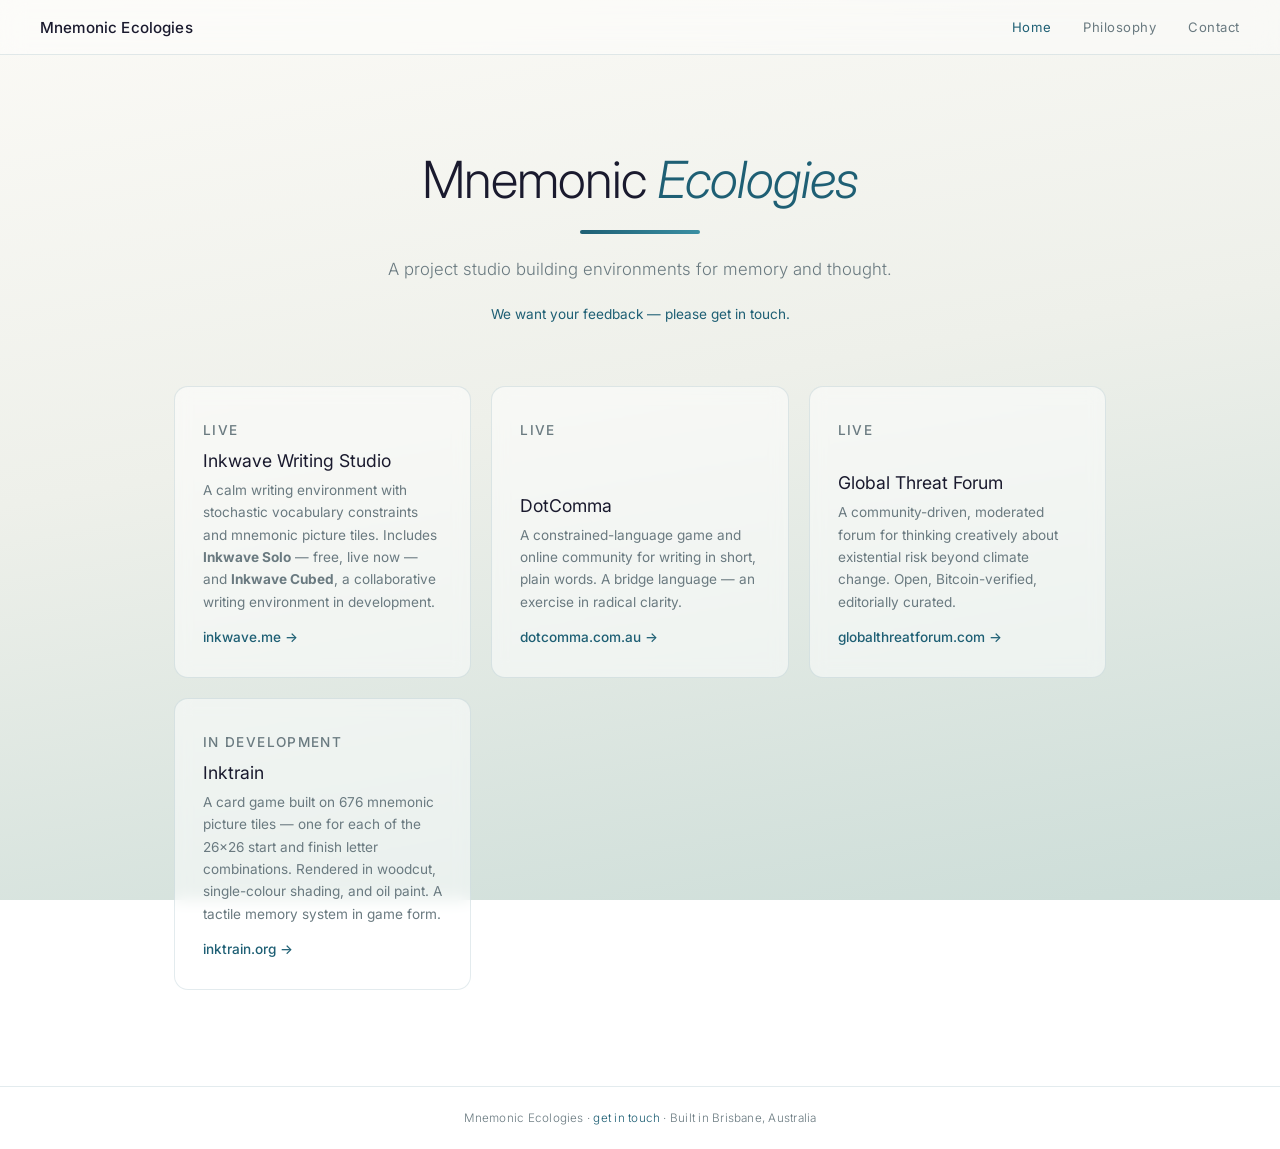
==== index.html @ 4f1f9392 "feat: initial Mnemonic Ecologies landing site Three-page static site for mnemonicecologies.com. Proj" ====
<!DOCTYPE html>
<html lang="en">
<head>
  <meta charset="UTF-8" />
  <meta name="viewport" content="width=device-width, initial-scale=1.0" />

  <title>Mnemonic Ecologies — Environments for Memory and Thought</title>
  <meta name="description" content="Mnemonic Ecologies builds technological environments that shape how we think and learn through mnemonics and memory. Projects include Inkwave, DotComma, Global Threat Forum, and Inktrain." />

  <link rel="canonical" href="https://mnemonicecologies.com/" />

  <meta property="og:type" content="website" />
  <meta property="og:url" content="https://mnemonicecologies.com/" />
  <meta property="og:title" content="Mnemonic Ecologies — Environments for Memory and Thought" />
  <meta property="og:description" content="Technological environments that shape how we think and learn through mnemonics and memory." />
  <meta property="og:image" content="https://mnemonicecologies.com/og-image.png" />
  <meta property="og:locale" content="en" />
  <meta property="og:site_name" content="Mnemonic Ecologies" />

  <meta name="twitter:card" content="summary_large_image" />
  <meta name="twitter:title" content="Mnemonic Ecologies — Environments for Memory and Thought" />
  <meta name="twitter:description" content="Technological environments that shape how we think and learn through mnemonics and memory." />
  <meta name="twitter:image" content="https://mnemonicecologies.com/og-image.png" />

  <link rel="stylesheet" href="/style.css" />

  <script type="application/ld+json">
  {
    "@context": "https://schema.org",
    "@type": "Organization",
    "name": "Mnemonic Ecologies",
    "url": "https://mnemonicecologies.com",
    "description": "A project studio building mnemonic environments — technological environments that shape how we think and learn through mnemonics and memory.",
    "sameAs": ["https://inkwave.me", "https://dotcomma.com.au", "https://globalthreatforum.com"]
  }
  </script>
</head>
<body>

  <a href="#main" class="skip-link">Skip to content</a>

  <nav aria-label="Main navigation">
    <a href="/" class="nav-logo" aria-label="Mnemonic Ecologies home">Mnemonic Ecologies</a>
    <div class="nav-links">
      <a href="/" class="active" aria-current="page">Home</a>
      <a href="/philosophy">Philosophy</a>
      <a href="/contact">Contact</a>
    </div>
  </nav>

  <main id="main">
    <section class="hero" aria-labelledby="hero-heading">
      <p class="hero-wordmark">Mnemonic <em>Ecologies</em></p>
      <div class="hero-bar" aria-hidden="true"></div>
      <p class="tagline">A project studio building environments for memory and thought.</p>
      <p class="feedback-note">We want your feedback — please get in touch.</p>
    </section>

    <section class="projects" aria-labelledby="projects-heading">
      <h2 id="projects-heading" class="sr-only">Projects</h2>

      <article class="project">
        <p class="project-label">Live</p>
        <h3>Inkwave Writing Studio</h3>
        <p>A calm writing environment with stochastic vocabulary constraints and mnemonic picture tiles. Includes <strong>Inkwave Solo</strong> — free, live now — and <strong>Inkwave Cubed</strong>, a collaborative writing environment in development.</p>
        <a href="https://inkwave.me" class="project-link" rel="noopener noreferrer" target="_blank">inkwave.me →</a>
      </article>

      <article class="project">
        <p class="project-label">Live</p>
        <h3>DotComma</h3>
        <p>A constrained-language game and online community for writing in short, plain words. A bridge language — an exercise in radical clarity.</p>
        <a href="https://dotcomma.com.au" class="project-link" rel="noopener noreferrer" target="_blank">dotcomma.com.au →</a>
      </article>

      <article class="project">
        <p class="project-label">Live</p>
        <h3>Global Threat Forum</h3>
        <p>A community-driven, moderated forum for thinking creatively about existential risk beyond climate change. Open, Bitcoin-verified, editorially curated.</p>
        <a href="https://globalthreatforum.com" class="project-link" rel="noopener noreferrer" target="_blank">globalthreatforum.com →</a>
      </article>

      <article class="project">
        <p class="project-label">In development</p>
        <h3>Inktrain</h3>
        <p>A card game built on 676 mnemonic picture tiles — one for each of the 26×26 start and finish letter combinations. Rendered in woodcut, single-colour shading, and oil paint. A tactile memory system in game form.</p>
        <a href="https://inktrain.org" class="project-link" rel="noopener noreferrer" target="_blank">inktrain.org →</a>
      </article>

    </section>
  </main>

  <footer>
    <p>Mnemonic Ecologies &middot; <a href="/contact">get in touch</a> &middot; Built in Brisbane, Australia</p>
  </footer>

</body>
</html>
---- style.css ----
@import url('https://fonts.googleapis.com/css2?family=Inter:wght@300;400;500&display=swap');

*, *::before, *::after { box-sizing: border-box; margin: 0; padding: 0; }

:root {
  --ink:    #1a1a2e;
  --accent: #1e5f74;
  --light:  #3a8fa3;
  --muted:  #6a7a80;
  --bg:     linear-gradient(170deg, #fbfaf6 0%, #eef0ea 45%, #ccddd8 100%);
  --card:   rgba(255,255,255,0.5);
  --border: rgba(30,95,116,0.12);
}

html { scroll-behavior: smooth; }

body {
  font-family: 'Inter', system-ui, sans-serif;
  background: var(--bg);
  background-attachment: fixed;
  color: var(--ink);
  min-height: 100vh;
  display: flex;
  flex-direction: column;
  -webkit-font-smoothing: antialiased;
}

/* ── Accessibility ── */
.skip-link {
  position: absolute; left: -9999px; top: auto; width: 1px; height: 1px; overflow: hidden;
}
.skip-link:focus {
  position: static; width: auto; height: auto;
  padding: 0.5rem 1rem; background: var(--accent); color: #fff; z-index: 100;
}
.sr-only {
  position: absolute; width: 1px; height: 1px; padding: 0;
  margin: -1px; overflow: hidden; clip: rect(0,0,0,0); border: 0;
}

/* ── Nav ── */
nav {
  display: flex;
  align-items: center;
  justify-content: space-between;
  padding: 1.1rem 2.5rem;
  background: rgba(255,255,255,0.4);
  backdrop-filter: blur(12px);
  border-bottom: 1px solid var(--border);
  position: sticky;
  top: 0;
  z-index: 10;
}

.nav-logo {
  font-size: 0.95rem;
  font-weight: 500;
  color: var(--ink);
  text-decoration: none;
  letter-spacing: 0.01em;
}

.nav-links { display: flex; gap: 2rem; }

.nav-links a {
  font-size: 0.82rem;
  font-weight: 400;
  color: var(--muted);
  text-decoration: none;
  letter-spacing: 0.04em;
  transition: color 0.15s;
}
.nav-links a:hover,
.nav-links a.active { color: var(--accent); }

/* ── Main ── */
main { flex: 1; }

/* ── Hero ── */
.hero {
  display: flex;
  flex-direction: column;
  align-items: center;
  text-align: center;
  padding: 6rem 1.5rem 4rem;
  gap: 1.2rem;
}

.hero-wordmark {
  font-size: clamp(2rem, 5vw, 3.2rem);
  font-weight: 300;
  color: var(--ink);
  letter-spacing: -0.02em;
  line-height: 1.1;
  white-space: nowrap;
}

.hero-wordmark em {
  font-style: italic;
  color: var(--accent);
}

.hero-bar {
  width: 120px;
  height: 4px;
  border-radius: 2px;
  background: linear-gradient(90deg, var(--accent), var(--light));
  margin: 0.2rem 0;
}

.tagline {
  font-size: clamp(0.9rem, 1.8vw, 1.05rem);
  color: var(--muted);
  font-weight: 300;
  max-width: 560px;
  line-height: 1.65;
}

.feedback-note {
  font-size: 0.85rem;
  color: var(--accent);
  font-weight: 400;
  margin-top: 0.2rem;
}

/* ── CTA ── */
.cta {
  display: inline-block;
  padding: 0.7rem 2rem;
  background: var(--accent);
  color: #fff !important;
  -webkit-text-fill-color: #fff;
  text-decoration: none;
  border-radius: 6px;
  font-size: 0.9rem;
  font-family: inherit;
  font-weight: 400;
  border: none;
  cursor: pointer;
  transition: background 0.15s, box-shadow 0.15s;
  box-shadow: 0 2px 12px rgba(30,95,116,0.25);
}
.cta:hover {
  background: #2a7a94;
  box-shadow: 0 4px 20px rgba(30,95,116,0.35);
}

/* ── Projects grid ── */
.projects {
  display: grid;
  grid-template-columns: repeat(auto-fit, minmax(260px, 1fr));
  gap: 1.25rem;
  max-width: 980px;
  margin: 0 auto;
  padding: 0 1.5rem 6rem;
}

.project {
  background: var(--card);
  border: 1px solid var(--border);
  border-radius: 14px;
  padding: 2rem 1.75rem;
  backdrop-filter: blur(8px);
  transition: box-shadow 0.2s;
  display: flex;
  flex-direction: column;
  gap: 0.5rem;
}
.project:hover {
  box-shadow: 0 4px 24px rgba(30,95,116,0.12);
}

.project-label {
  font-size: 0.7rem;
  font-weight: 500;
  letter-spacing: 0.1em;
  color: var(--light);
  text-transform: uppercase;
}

.project h3 {
  font-size: 1.1rem;
  font-weight: 400;
  color: var(--ink);
}

.project p {
  font-size: 0.85rem;
  color: var(--muted);
  line-height: 1.65;
  flex: 1;
}

.project-link {
  display: inline-block;
  margin-top: 0.5rem;
  font-size: 0.85rem;
  color: var(--accent);
  text-decoration: none;
  font-weight: 500;
}
.project-link:hover { text-decoration: underline; }

.project-dev {
  font-size: 0.72rem;
  color: var(--muted);
  font-style: italic;
  margin-top: 0.5rem;
}

/* ── Prose pages ── */
.prose-page {
  max-width: 600px;
  margin: 0 auto;
  padding: 5rem 1.5rem 6rem;
}

.prose-page h1 {
  font-size: clamp(1.8rem, 5vw, 2.6rem);
  font-weight: 300;
  color: var(--ink);
  letter-spacing: -0.02em;
  margin-bottom: 0.5rem;
}

.prose-page .page-bar {
  width: 180px;
  height: 3px;
  background: linear-gradient(90deg, var(--accent), var(--light));
  border-radius: 2px;
  margin-bottom: 2rem;
}

.prose-page .lead {
  font-size: 1.05rem;
  color: var(--muted);
  font-weight: 300;
  margin-bottom: 2.5rem;
  line-height: 1.65;
}

.prose-page h2 {
  font-size: 0.78rem;
  font-weight: 500;
  color: var(--accent);
  letter-spacing: 0.08em;
  text-transform: uppercase;
  margin: 2.2rem 0 0.6rem;
}

.prose-page p {
  font-size: 0.95rem;
  color: #4a5560;
  line-height: 1.8;
  margin-bottom: 0.75rem;
  font-weight: 300;
}

.prose-page a { color: var(--accent); }
.prose-page a:hover { text-decoration: underline; }

.cta-block { margin-top: 2.5rem; }

/* ── Contact page ── */
.contact-form {
  display: flex;
  flex-direction: column;
  gap: 1.1rem;
  margin-bottom: 1.5rem;
}

.contact-form label {
  display: flex;
  flex-direction: column;
  gap: 0.35rem;
  font-size: 0.75rem;
  font-weight: 500;
  color: var(--muted);
  letter-spacing: 0.06em;
  text-transform: uppercase;
}

.contact-form input,
.contact-form textarea {
  background: rgba(255,255,255,0.7);
  border: 1px solid var(--border);
  border-radius: 8px;
  padding: 0.7rem 1rem;
  color: var(--ink);
  font-family: inherit;
  font-size: 0.92rem;
  font-weight: 300;
  outline: none;
  resize: vertical;
  transition: border-color 0.15s, box-shadow 0.15s;
}
.contact-form input:focus,
.contact-form textarea:focus {
  border-color: var(--accent);
  box-shadow: 0 0 0 3px rgba(30,95,116,0.08);
}

.contact-alt {
  font-size: 0.8rem;
  color: var(--muted);
  margin-top: 1.5rem;
  font-weight: 300;
}
.contact-alt a { color: var(--accent); }

/* ── Footer ── */
footer {
  text-align: center;
  padding: 1.5rem;
  font-size: 0.73rem;
  color: var(--muted);
  border-top: 1px solid var(--border);
  background: rgba(255,255,255,0.25);
  font-weight: 300;
  letter-spacing: 0.02em;
}
footer a { color: var(--accent); text-decoration: none; }
footer a:hover { text-decoration: underline; }

/* ── Responsive ── */
@media (max-width: 520px) {
  nav { padding: 1rem 1.25rem; }
  .nav-links { gap: 1.2rem; }
  .hero { padding: 4rem 1rem 3rem; }
  .hero-wordmark { white-space: normal; }
  .prose-page { padding: 3.5rem 1.25rem 4rem; }
}
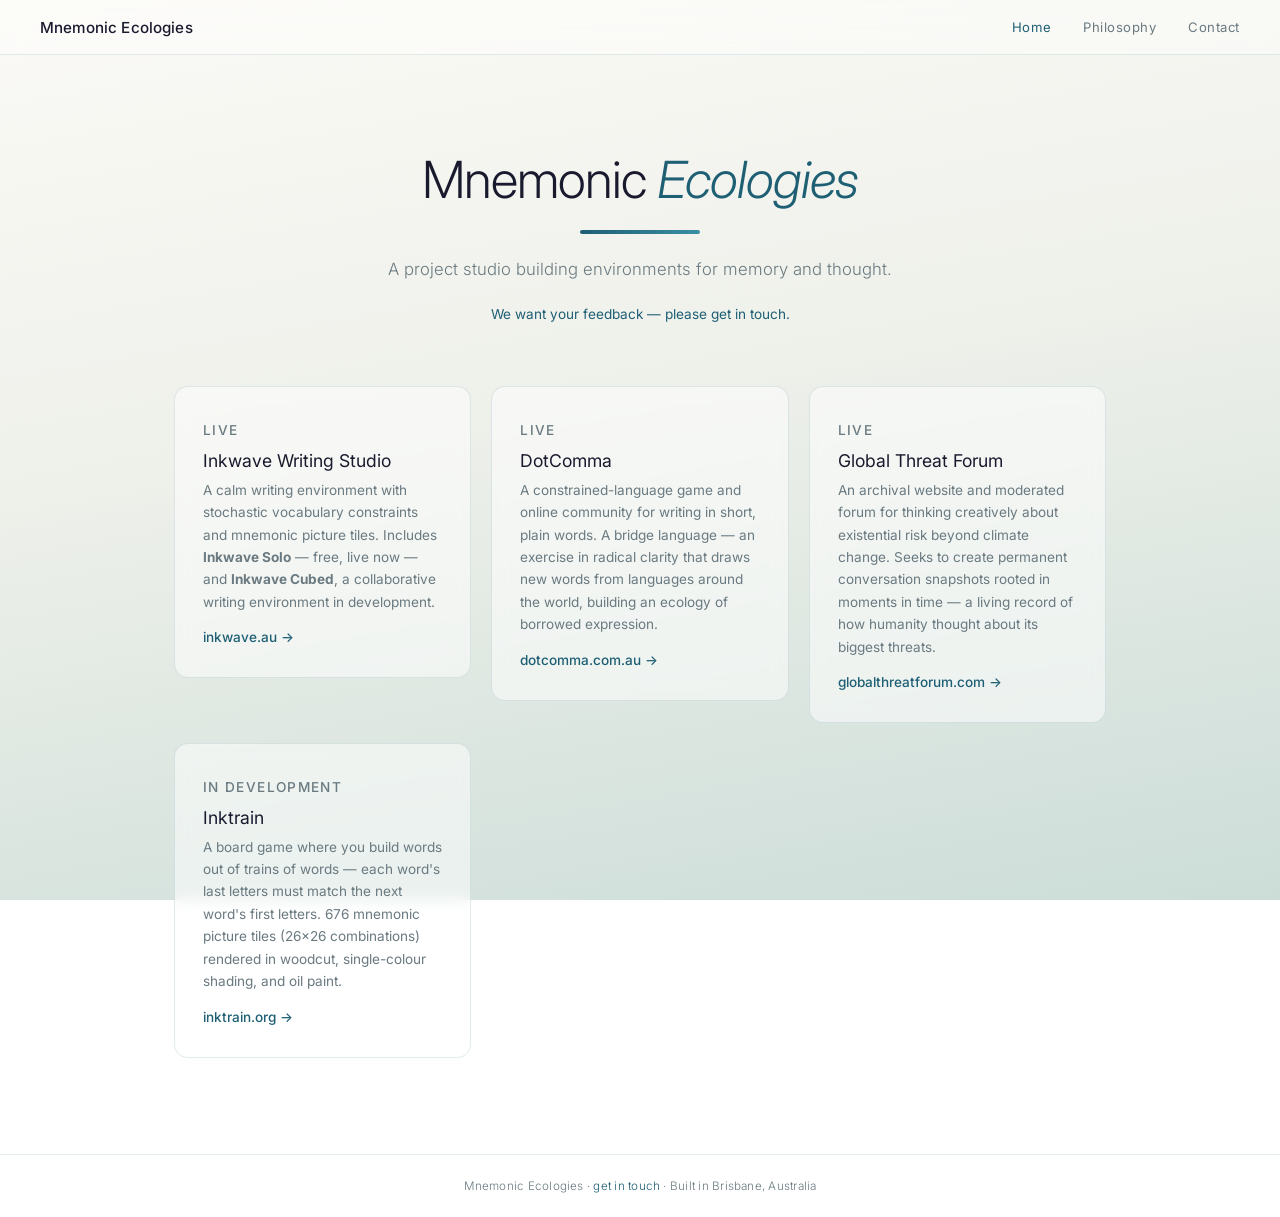
==== commit 18345afb: "fix: card spacing, copy updates for all 4 projects, inkwave.au URL - align-items: start on grid to p" ====
--- a/index.html
+++ b/index.html
@@ -7,20 +7,20 @@
   <title>Mnemonic Ecologies — Environments for Memory and Thought</title>
   <meta name="description" content="Mnemonic Ecologies builds technological environments that shape how we think and learn through mnemonics and memory. Projects include Inkwave, DotComma, Global Threat Forum, and Inktrain." />
 
-  <link rel="canonical" href="https://mnemonicecologies.com/" />
+  <link rel="canonical" href="https://mnemonicecologies.me/" />
 
   <meta property="og:type" content="website" />
-  <meta property="og:url" content="https://mnemonicecologies.com/" />
+  <meta property="og:url" content="https://mnemonicecologies.me/" />
   <meta property="og:title" content="Mnemonic Ecologies — Environments for Memory and Thought" />
   <meta property="og:description" content="Technological environments that shape how we think and learn through mnemonics and memory." />
-  <meta property="og:image" content="https://mnemonicecologies.com/og-image.png" />
+  <meta property="og:image" content="https://mnemonicecologies.me/og-image.png" />
   <meta property="og:locale" content="en" />
   <meta property="og:site_name" content="Mnemonic Ecologies" />
 
   <meta name="twitter:card" content="summary_large_image" />
   <meta name="twitter:title" content="Mnemonic Ecologies — Environments for Memory and Thought" />
   <meta name="twitter:description" content="Technological environments that shape how we think and learn through mnemonics and memory." />
-  <meta name="twitter:image" content="https://mnemonicecologies.com/og-image.png" />
+  <meta name="twitter:image" content="https://mnemonicecologies.me/og-image.png" />
 
   <link rel="stylesheet" href="/style.css" />
 
@@ -29,7 +29,7 @@
     "@context": "https://schema.org",
     "@type": "Organization",
     "name": "Mnemonic Ecologies",
-    "url": "https://mnemonicecologies.com",
+    "url": "https://mnemonicecologies.me",
     "description": "A project studio building mnemonic environments — technological environments that shape how we think and learn through mnemonics and memory.",
     "sameAs": ["https://inkwave.me", "https://dotcomma.com.au", "https://globalthreatforum.com"]
   }
@@ -63,27 +63,27 @@
         <p class="project-label">Live</p>
         <h3>Inkwave Writing Studio</h3>
         <p>A calm writing environment with stochastic vocabulary constraints and mnemonic picture tiles. Includes <strong>Inkwave Solo</strong> — free, live now — and <strong>Inkwave Cubed</strong>, a collaborative writing environment in development.</p>
-        <a href="https://inkwave.me" class="project-link" rel="noopener noreferrer" target="_blank">inkwave.me →</a>
+        <a href="https://inkwave.au" class="project-link" rel="noopener noreferrer" target="_blank">inkwave.au →</a>
       </article>
 
       <article class="project">
         <p class="project-label">Live</p>
         <h3>DotComma</h3>
-        <p>A constrained-language game and online community for writing in short, plain words. A bridge language — an exercise in radical clarity.</p>
+        <p>A constrained-language game and online community for writing in short, plain words. A bridge language — an exercise in radical clarity that draws new words from languages around the world, building an ecology of borrowed expression.</p>
         <a href="https://dotcomma.com.au" class="project-link" rel="noopener noreferrer" target="_blank">dotcomma.com.au →</a>
       </article>
 
       <article class="project">
         <p class="project-label">Live</p>
         <h3>Global Threat Forum</h3>
-        <p>A community-driven, moderated forum for thinking creatively about existential risk beyond climate change. Open, Bitcoin-verified, editorially curated.</p>
+        <p>An archival website and moderated forum for thinking creatively about existential risk beyond climate change. Seeks to create permanent conversation snapshots rooted in moments in time — a living record of how humanity thought about its biggest threats.</p>
         <a href="https://globalthreatforum.com" class="project-link" rel="noopener noreferrer" target="_blank">globalthreatforum.com →</a>
       </article>
 
       <article class="project">
         <p class="project-label">In development</p>
         <h3>Inktrain</h3>
-        <p>A card game built on 676 mnemonic picture tiles — one for each of the 26×26 start and finish letter combinations. Rendered in woodcut, single-colour shading, and oil paint. A tactile memory system in game form.</p>
+        <p>A board game where you build words out of trains of words — each word's last letters must match the next word's first letters. 676 mnemonic picture tiles (26×26 combinations) rendered in woodcut, single-colour shading, and oil paint.</p>
         <a href="https://inktrain.org" class="project-link" rel="noopener noreferrer" target="_blank">inktrain.org →</a>
       </article>
 
--- a/style.css
+++ b/style.css
@@ -150,6 +150,7 @@
   display: grid;
   grid-template-columns: repeat(auto-fit, minmax(260px, 1fr));
   gap: 1.25rem;
+  align-items: start;
   max-width: 980px;
   margin: 0 auto;
   padding: 0 1.5rem 6rem;
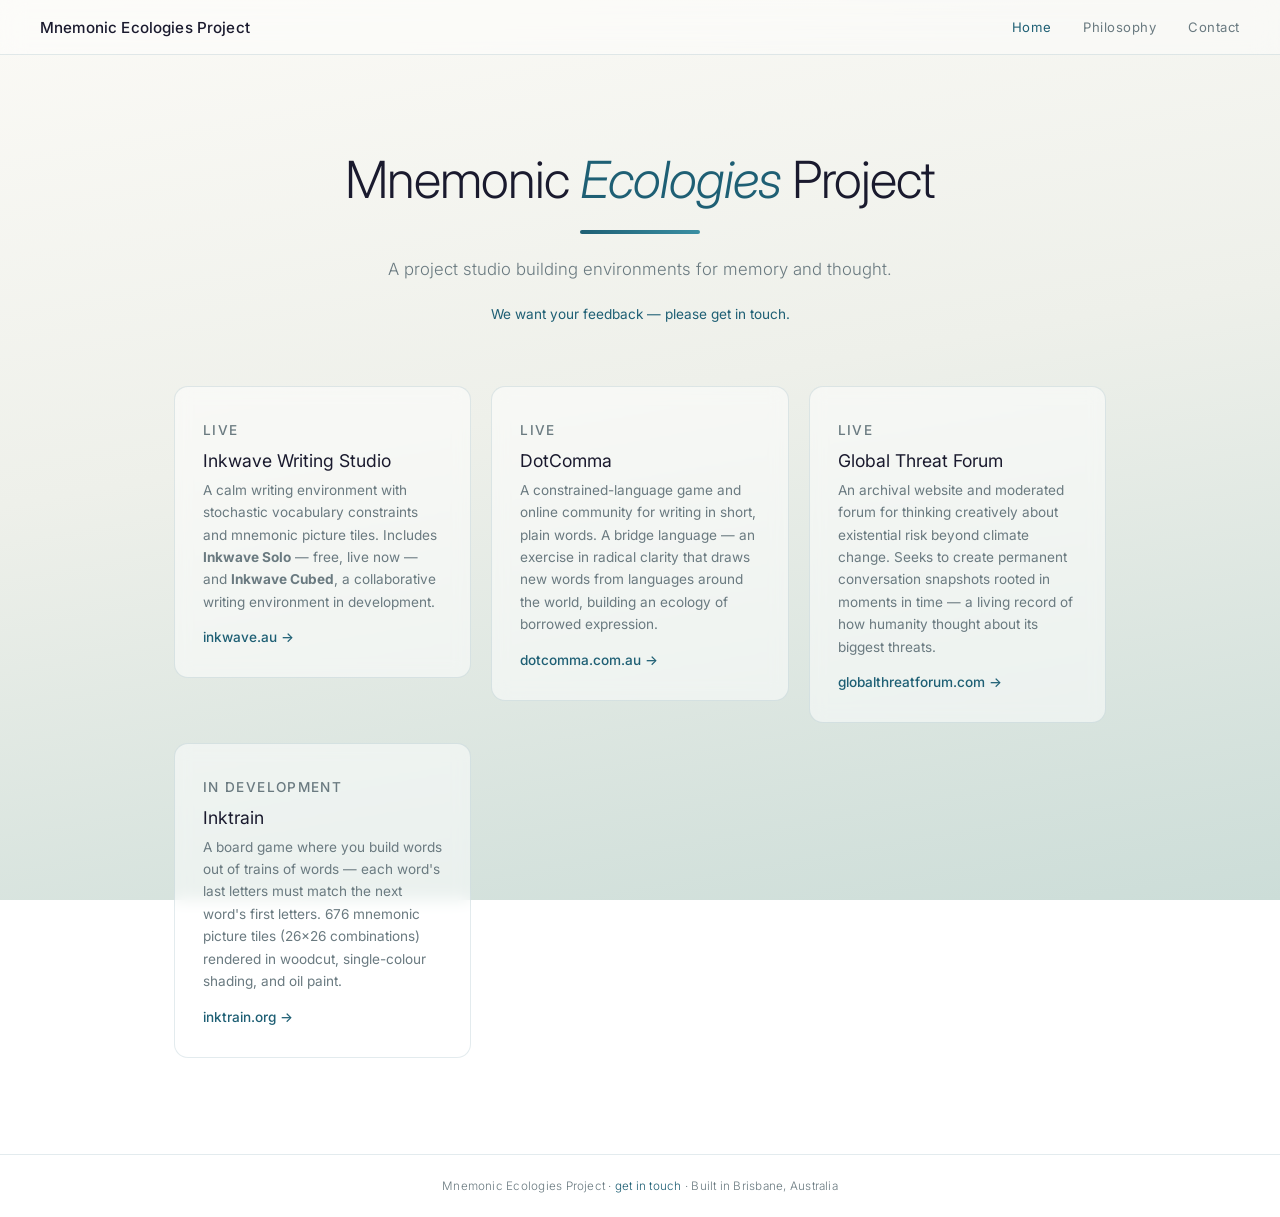
==== commit f1f90142: "rename: Mnemonic Ecologies → Mnemonic Ecologies Project Updated official name across all pages: titl" ====
--- a/index.html
+++ b/index.html
@@ -4,21 +4,32 @@
   <meta charset="UTF-8" />
   <meta name="viewport" content="width=device-width, initial-scale=1.0" />
 
-  <title>Mnemonic Ecologies — Environments for Memory and Thought</title>
+  <meta name="author" content="Peter Gibson" />
+  <meta name="theme-color" content="#1e5f74" />
+  <link rel="icon" href="/favicon.svg" type="image/svg+xml" />
+  <link rel="apple-touch-icon" href="/apple-touch-icon.png" />
+  <link rel="manifest" href="/manifest.json" />
+  <link rel="preconnect" href="https://fonts.googleapis.com" />
+  <link rel="preconnect" href="https://fonts.gstatic.com" crossorigin />
+  <link rel="alternate" hreflang="en" href="https://mnemonicecologies.me/" />
+  <link rel="alternate" hreflang="en-AU" href="https://mnemonicecologies.me/" />
+  <link rel="alternate" hreflang="x-default" href="https://mnemonicecologies.me/" />
+
+  <title>Mnemonic Ecologies Project — Environments for Memory and Thought</title>
   <meta name="description" content="Mnemonic Ecologies builds technological environments that shape how we think and learn through mnemonics and memory. Projects include Inkwave, DotComma, Global Threat Forum, and Inktrain." />
 
   <link rel="canonical" href="https://mnemonicecologies.me/" />
 
   <meta property="og:type" content="website" />
   <meta property="og:url" content="https://mnemonicecologies.me/" />
-  <meta property="og:title" content="Mnemonic Ecologies — Environments for Memory and Thought" />
+  <meta property="og:title" content="Mnemonic Ecologies Project — Environments for Memory and Thought" />
   <meta property="og:description" content="Technological environments that shape how we think and learn through mnemonics and memory." />
   <meta property="og:image" content="https://mnemonicecologies.me/og-image.png" />
   <meta property="og:locale" content="en" />
-  <meta property="og:site_name" content="Mnemonic Ecologies" />
+  <meta property="og:site_name" content="Mnemonic Ecologies Project" />
 
   <meta name="twitter:card" content="summary_large_image" />
-  <meta name="twitter:title" content="Mnemonic Ecologies — Environments for Memory and Thought" />
+  <meta name="twitter:title" content="Mnemonic Ecologies Project — Environments for Memory and Thought" />
   <meta name="twitter:description" content="Technological environments that shape how we think and learn through mnemonics and memory." />
   <meta name="twitter:image" content="https://mnemonicecologies.me/og-image.png" />
 
@@ -28,7 +39,7 @@
   {
     "@context": "https://schema.org",
     "@type": "Organization",
-    "name": "Mnemonic Ecologies",
+    "name": "Mnemonic Ecologies Project",
     "url": "https://mnemonicecologies.me",
     "description": "A project studio building mnemonic environments — technological environments that shape how we think and learn through mnemonics and memory.",
     "sameAs": ["https://inkwave.me", "https://dotcomma.com.au", "https://globalthreatforum.com"]
@@ -40,7 +51,7 @@
   <a href="#main" class="skip-link">Skip to content</a>
 
   <nav aria-label="Main navigation">
-    <a href="/" class="nav-logo" aria-label="Mnemonic Ecologies home">Mnemonic Ecologies</a>
+    <a href="/" class="nav-logo" aria-label="Mnemonic Ecologies Project home">Mnemonic Ecologies Project</a>
     <div class="nav-links">
       <a href="/" class="active" aria-current="page">Home</a>
       <a href="/philosophy">Philosophy</a>
@@ -50,7 +61,7 @@
 
   <main id="main">
     <section class="hero" aria-labelledby="hero-heading">
-      <p class="hero-wordmark">Mnemonic <em>Ecologies</em></p>
+      <p class="hero-wordmark">Mnemonic <em>Ecologies</em> Project</p>
       <div class="hero-bar" aria-hidden="true"></div>
       <p class="tagline">A project studio building environments for memory and thought.</p>
       <p class="feedback-note">We want your feedback — please get in touch.</p>
@@ -91,7 +102,7 @@
   </main>
 
   <footer>
-    <p>Mnemonic Ecologies &middot; <a href="/contact">get in touch</a> &middot; Built in Brisbane, Australia</p>
+    <p>Mnemonic Ecologies Project &middot; <a href="/contact">get in touch</a> &middot; Built in Brisbane, Australia</p>
   </footer>
 
 </body>
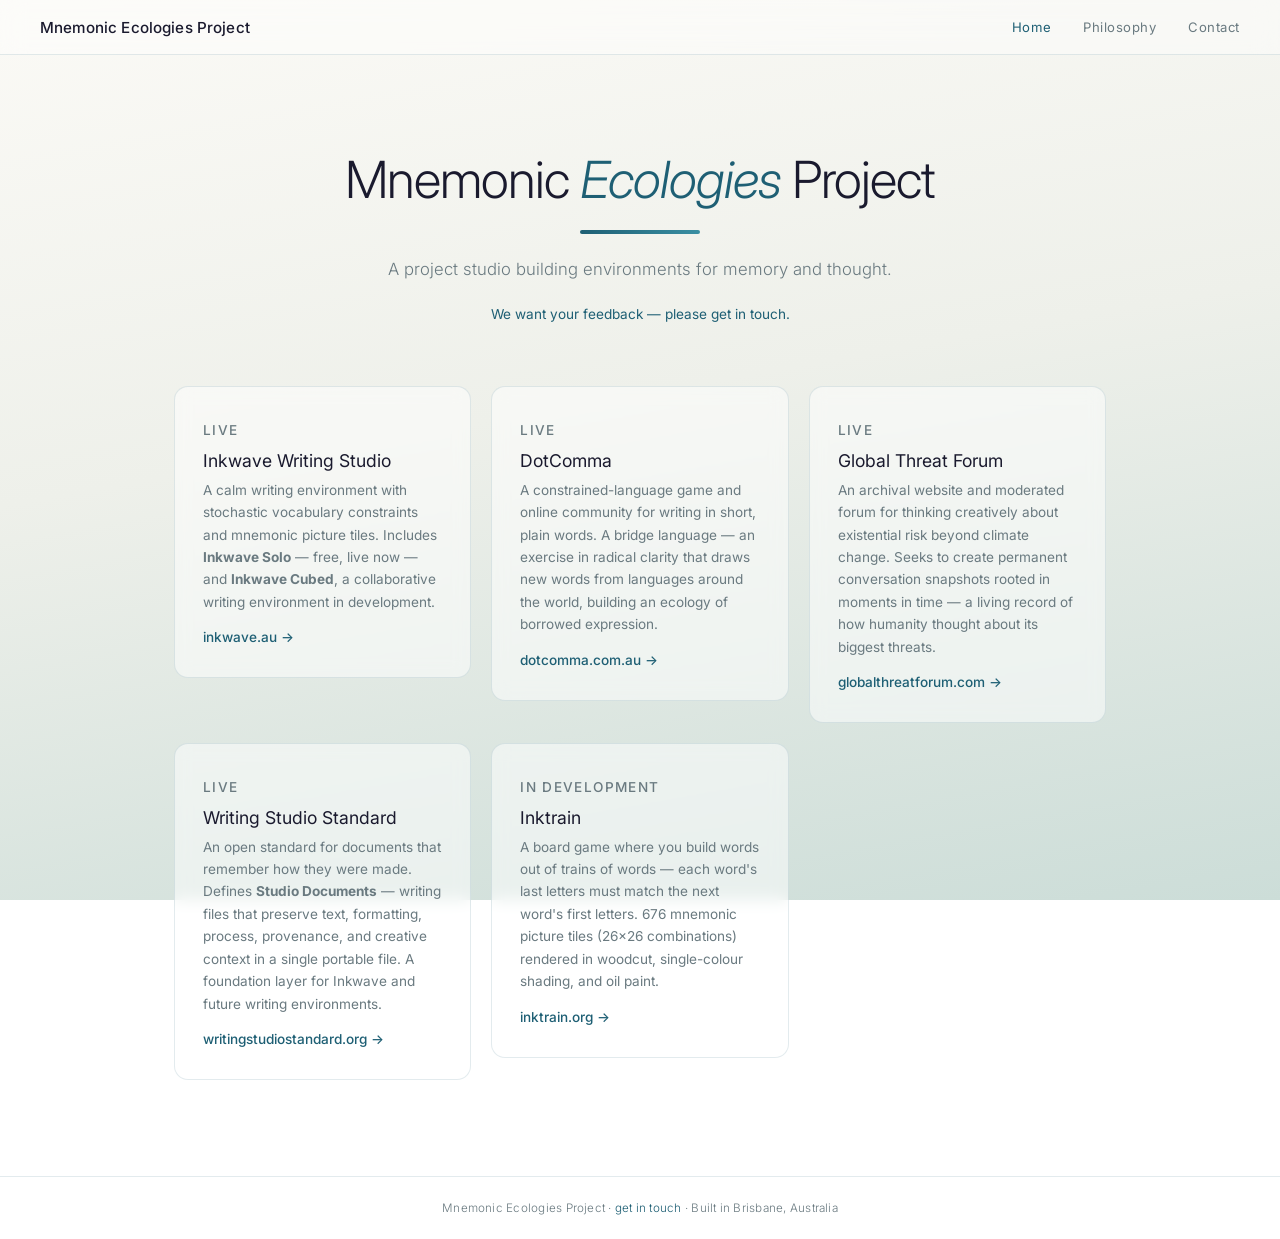
==== commit 7389581a: "feat: add Writing Studio Standard project section Co-Authored-By: Claude Sonnet 4.6 <noreply@anthrop" ====
--- a/index.html
+++ b/index.html
@@ -16,7 +16,7 @@
   <link rel="alternate" hreflang="x-default" href="https://mnemonicecologies.me/" />
 
   <title>Mnemonic Ecologies Project — Environments for Memory and Thought</title>
-  <meta name="description" content="Mnemonic Ecologies builds technological environments that shape how we think and learn through mnemonics and memory. Projects include Inkwave, DotComma, Global Threat Forum, and Inktrain." />
+  <meta name="description" content="Mnemonic Ecologies builds technological environments that shape how we think and learn through mnemonics and memory. Projects include Inkwave, DotComma, Writing Studio Standard, Global Threat Forum, and Inktrain." />
 
   <link rel="canonical" href="https://mnemonicecologies.me/" />
 
@@ -42,7 +42,7 @@
     "name": "Mnemonic Ecologies Project",
     "url": "https://mnemonicecologies.me",
     "description": "A project studio building mnemonic environments — technological environments that shape how we think and learn through mnemonics and memory.",
-    "sameAs": ["https://inkwave.me", "https://dotcomma.com.au", "https://globalthreatforum.com"]
+    "sameAs": ["https://inkwave.au", "https://dotcomma.com.au", "https://writingstudiostandard.org", "https://globalthreatforum.com"]
   }
   </script>
 </head>
@@ -92,6 +92,13 @@
       </article>
 
       <article class="project">
+        <p class="project-label">Live</p>
+        <h3>Writing Studio Standard</h3>
+        <p>An open standard for documents that remember how they were made. Defines <strong>Studio Documents</strong> — writing files that preserve text, formatting, process, provenance, and creative context in a single portable file. A foundation layer for Inkwave and future writing environments.</p>
+        <a href="https://writingstudiostandard.org" class="project-link" rel="noopener noreferrer" target="_blank">writingstudiostandard.org →</a>
+      </article>
+
+      <article class="project">
         <p class="project-label">In development</p>
         <h3>Inktrain</h3>
         <p>A board game where you build words out of trains of words — each word's last letters must match the next word's first letters. 676 mnemonic picture tiles (26×26 combinations) rendered in woodcut, single-colour shading, and oil paint.</p>
